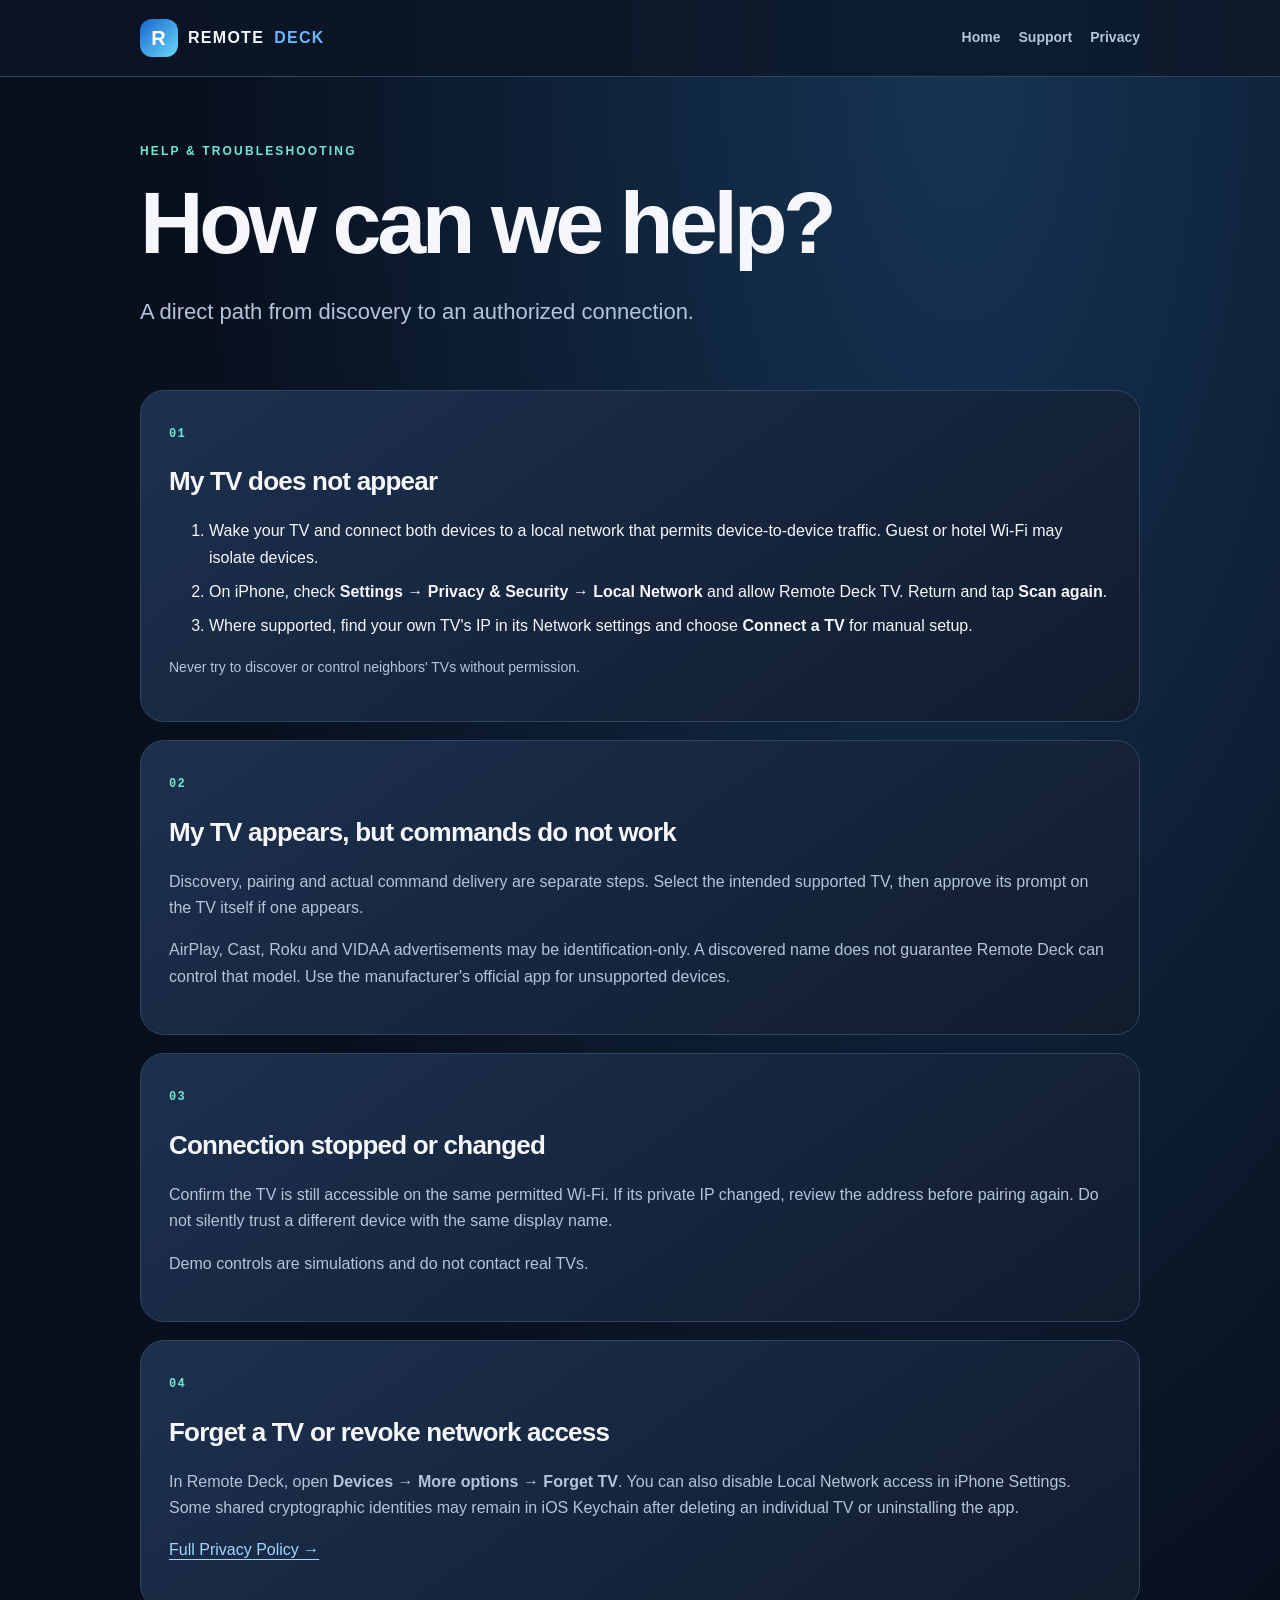
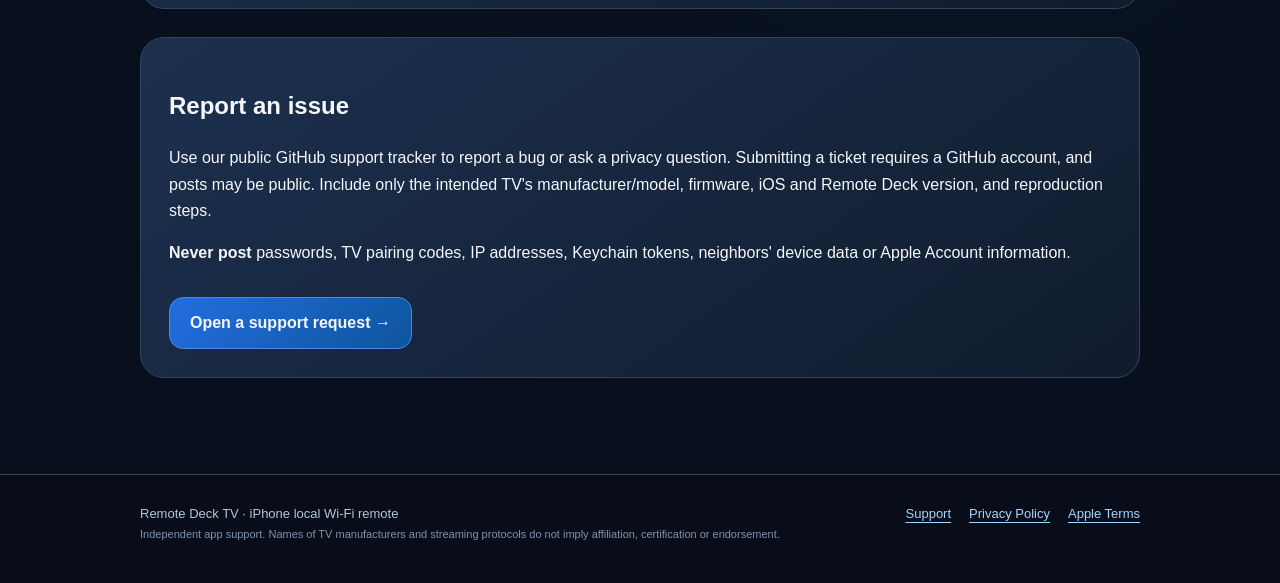
==== support.html @ 6ecd95e5 "Publish Remote Deck TV support and privacy resources" ====
<!doctype html><html lang="en"><head><meta charset="utf-8"><meta name="viewport" content="width=device-width,initial-scale=1">
<meta name="theme-color" content="#0a101d"><meta name="description" content="Help with discovery, Local Network permission and TV pairing in Remote Deck TV.">
<link rel="canonical" href="https://l1gh7c0d35.github.io/tv-remote-support/support.html"><link rel="icon" href="favicon.png"><link rel="stylesheet" href="style.css">
<title>Support | Remote Deck TV</title></head><body>
<a class="skip" href="#main">Skip to content</a><header class="bar"><div class="wrap bar-inner">
<a class="brand" href="index.html"><span class="brand-icon">R</span>REMOTE <b>DECK</b></a>
<nav aria-label="Site"><a href="index.html">Home</a><a href="support.html">Support</a><a href="privacy.html">Privacy</a></nav>
</div></header><main id="main" class="wrap">
<section class="heading"><div class="eyebrow">HELP &amp; TROUBLESHOOTING</div><h1>How can we help?</h1><p class="lead">A direct path from discovery to an authorized connection.</p></section>
<div class="stack">
<section class="panel"><span class="step">01</span><h2>My TV does not appear</h2>
<ol><li>Wake your TV and connect both devices to a local network that permits device-to-device traffic. Guest or hotel Wi-Fi may isolate devices.</li>
<li>On iPhone, check <strong>Settings &rarr; Privacy &amp; Security &rarr; Local Network</strong> and allow Remote Deck TV. Return and tap <strong>Scan again</strong>.</li>
<li>Where supported, find your own TV's IP in its Network settings and choose <strong>Connect a TV</strong> for manual setup.</li></ol>
<p class="hint">Never try to discover or control neighbors' TVs without permission.</p></section>
<section class="panel"><span class="step">02</span><h2>My TV appears, but commands do not work</h2>
<p>Discovery, pairing and actual command delivery are separate steps. Select the intended supported TV, then approve its prompt on the TV itself if one appears.</p>
<p>AirPlay, Cast, Roku and VIDAA advertisements may be identification-only. A discovered name does not guarantee Remote Deck can control that model. Use the manufacturer's official app for unsupported devices.</p></section>
<section class="panel"><span class="step">03</span><h2>Connection stopped or changed</h2>
<p>Confirm the TV is still accessible on the same permitted Wi-Fi. If its private IP changed, review the address before pairing again. Do not silently trust a different device with the same display name.</p>
<p>Demo controls are simulations and do not contact real TVs.</p></section>
<section class="panel"><span class="step">04</span><h2>Forget a TV or revoke network access</h2>
<p>In Remote Deck, open <strong>Devices &rarr; More options &rarr; Forget TV</strong>. You can also disable Local Network access in iPhone Settings. Some shared cryptographic identities may remain in iOS Keychain after deleting an individual TV or uninstalling the app.</p>
<p><a href="privacy.html">Full Privacy Policy &rarr;</a></p></section>
</div>
<section class="contact"><h2>Report an issue</h2>
<p>Use our public GitHub support tracker to report a bug or ask a privacy question. Submitting a ticket requires a GitHub account, and posts may be public. Include only the intended TV's manufacturer/model, firmware, iOS and Remote Deck version, and reproduction steps.</p>
<p><strong>Never post</strong> passwords, TV pairing codes, IP addresses, Keychain tokens, neighbors' device data or Apple Account information.</p>
<a class="action primary" href="https://github.com/L1gh7C0d35/tv-remote-support/issues/new">Open a support request &rarr;</a></section>
</main><footer class="footer"><div class="wrap footer-inner"><span>Remote Deck TV &middot; iPhone local Wi-Fi remote</span>
<div><a href="support.html">Support</a><a href="privacy.html">Privacy Policy</a><a href="https://www.apple.com/legal/internet-services/itunes/dev/stdeula/">Apple Terms</a></div></div>
<p class="wrap tiny">Independent app support. Names of TV manufacturers and streaming protocols do not imply affiliation, certification or endorsement.</p>
</footer></body></html>
---- style.css ----
*{box-sizing:border-box}:root{color-scheme:dark;--bg:#08101e;--panel:#122037;--ink:#f5f7fc;--muted:#b4c4db;--stroke:#30445c;--accent:#6cb6ff}
html{scroll-behavior:smooth}body{margin:0;background:radial-gradient(ellipse at 75% 3%,#153454 0%,transparent 56%),var(--bg);color:var(--ink);font:16px/1.65 -apple-system,BlinkMacSystemFont,"Segoe UI",sans-serif}
a{color:#a0d7ff;text-underline-offset:4px}a:hover{color:#fff}a:focus-visible{outline:3px solid #9ee1c9;outline-offset:4px}.wrap{width:min(1000px,calc(100% - 40px));margin:auto}.skip{position:absolute;left:-1000px}.skip:focus{left:10px;top:10px;background:#10243c;padding:10px}
.bar{border-bottom:1px solid var(--stroke);background:#0b1626ca}.bar-inner{display:flex;align-items:center;justify-content:space-between;min-height:76px;gap:20px}.brand{display:flex;align-items:center;gap:10px;color:var(--ink);text-decoration:none;font-weight:750;letter-spacing:.08em}.brand b{color:var(--accent)}.brand-icon{display:grid;place-items:center;border-radius:12px;width:38px;height:38px;background:linear-gradient(135deg,#1a65d1,#68d9f6);color:#fff;font-size:20px}nav{display:flex;gap:18px}nav a{color:var(--muted);text-decoration:none;font-weight:650;font-size:14px}
.hero{padding:112px 0 75px;max-width:850px}.eyebrow{color:#70e7d3;font-size:12px;letter-spacing:.18em;font-weight:750}h1{font-size:clamp(48px,8vw,88px);letter-spacing:-.05em;line-height:1.04;margin:20px 0 26px}h1 em{font-style:normal;color:var(--accent)}.lead{font-size:clamp(17px,2vw,22px);color:var(--muted);max-width:750px;line-height:1.6}.actions{display:flex;gap:14px;flex-wrap:wrap;margin:30px 0}.action{min-height:48px;display:inline-flex;align-items:center;justify-content:center;padding:12px 20px;border:1px solid var(--stroke);border-radius:14px;color:var(--ink);background:#162843;text-decoration:none;font-weight:750}.action.primary{background:linear-gradient(135deg,#236ee1,#0d559c);border-color:#468ce4}.action:hover{background:#274060}
.tiles{display:grid;grid-template-columns:1fr 1fr;gap:18px}.tile,.panel,.contact,.notice{border:1px solid var(--stroke);background:linear-gradient(145deg,#1c304e,#111c2e);border-radius:24px;padding:28px}.tile h2,.panel h2{font-size:26px;letter-spacing:-.03em;line-height:1.16}.tile p,.panel p,.notice,.policy p{color:var(--muted)}.notice{margin:28px 0 95px}.heading{padding:65px 0 38px}.heading h1{margin-top:15px}.date{color:var(--muted);font-size:14px}.stack{display:grid;gap:18px}.step{font:750 12px ui-monospace,monospace;color:#70e7d3;letter-spacing:.1em}li{margin:8px 0}.hint{font-size:14px}.contact{margin:28px 0 96px}.contact .action{margin-top:14px}.policy{max-width:850px;padding-bottom:95px}.policy h2{font-size:27px;margin-top:36px;margin-bottom:8px}.policy p{line-height:1.85}.footer{border-top:1px solid var(--stroke);padding:28px 0 40px;background:#080d19}.footer-inner{display:flex;gap:18px;flex-wrap:wrap;justify-content:space-between;color:var(--muted);font-size:13px}.footer-inner div{display:flex;gap:18px}.tiny{font-size:11px;color:#8093ad}
@media(max-width:650px){.bar-inner{flex-direction:column;align-items:flex-start;gap:8px;padding:14px 0}.hero{padding:67px 0 36px}.heading{padding:40px 0 18px}.tiles{grid-template-columns:1fr}nav{flex-wrap:wrap}h1{font-size:50px}}
@media(prefers-reduced-motion:reduce){html{scroll-behavior:auto}}
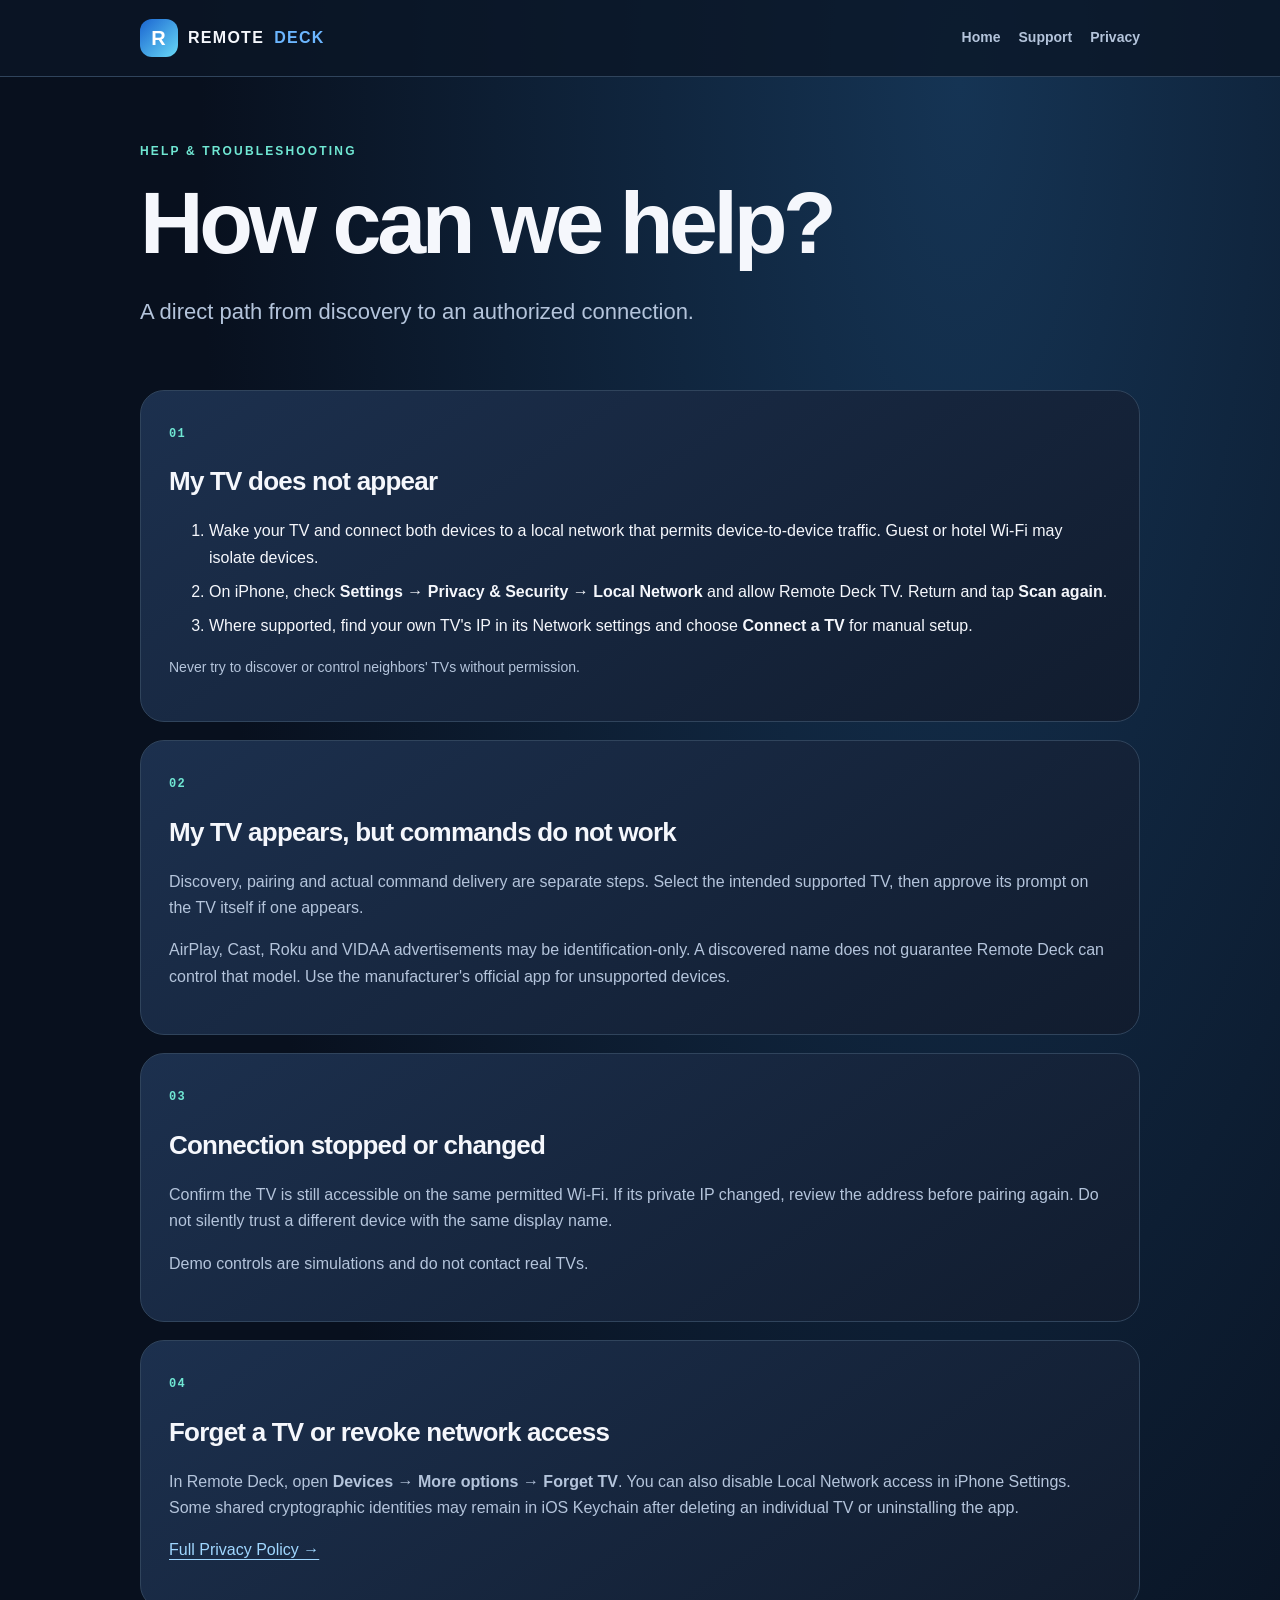
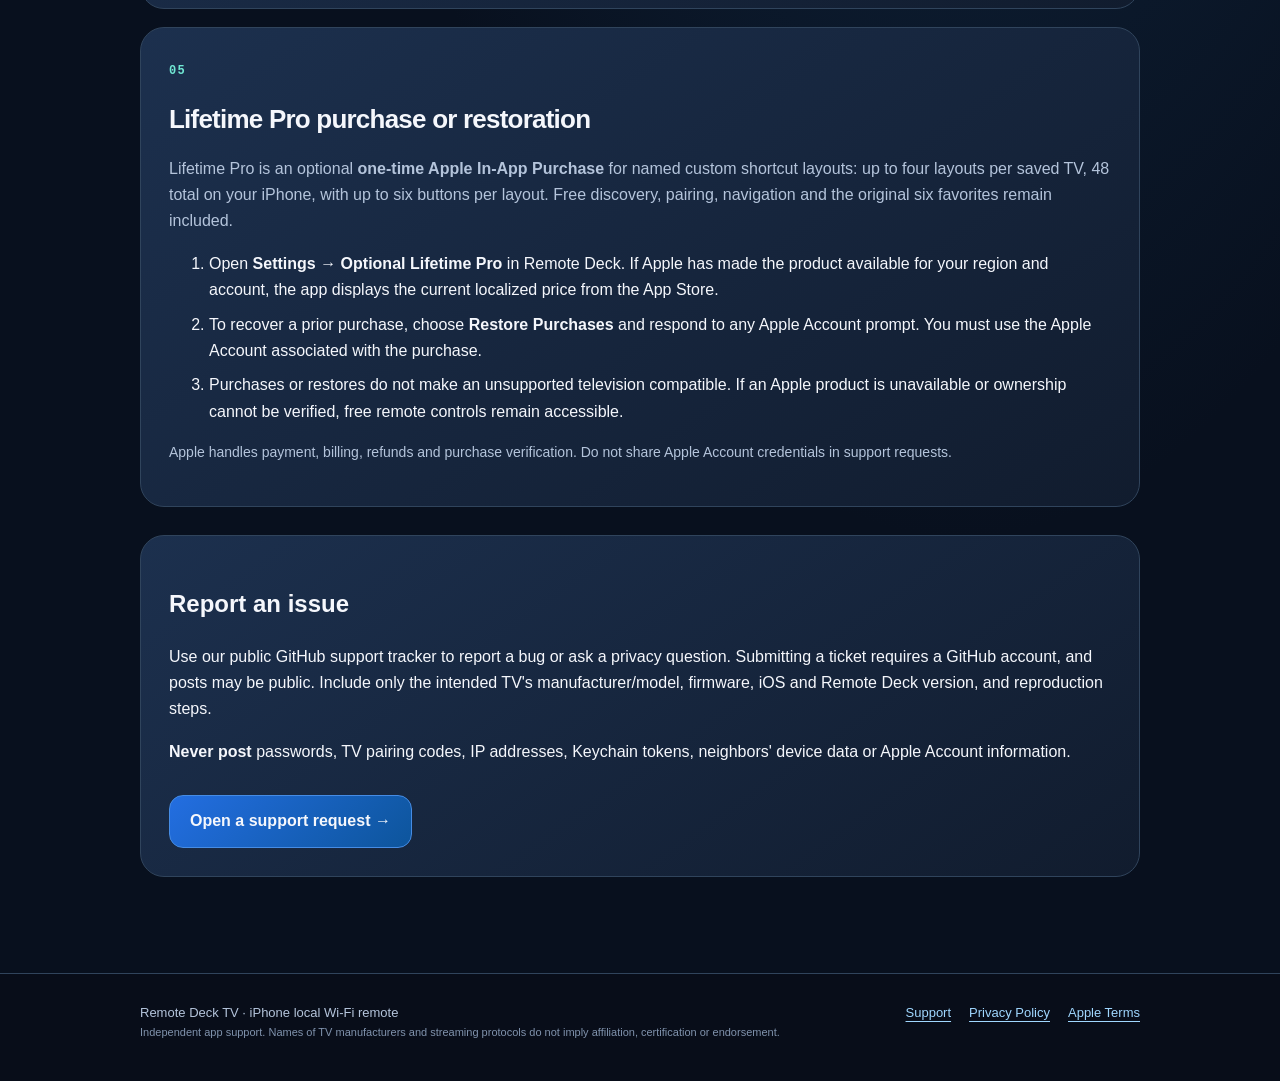
==== commit d5757931: "Document optional Lifetime Pro storage and Apple purchase restoration" ====
--- a/support.html
+++ b/support.html
@@ -22,6 +22,12 @@
 <section class="panel"><span class="step">04</span><h2>Forget a TV or revoke network access</h2>
 <p>In Remote Deck, open <strong>Devices &rarr; More options &rarr; Forget TV</strong>. You can also disable Local Network access in iPhone Settings. Some shared cryptographic identities may remain in iOS Keychain after deleting an individual TV or uninstalling the app.</p>
 <p><a href="privacy.html">Full Privacy Policy &rarr;</a></p></section>
+<section class="panel"><span class="step">05</span><h2>Lifetime Pro purchase or restoration</h2>
+<p>Lifetime Pro is an optional <strong>one-time Apple In-App Purchase</strong> for named custom shortcut layouts: up to four layouts per saved TV, 48 total on your iPhone, with up to six buttons per layout. Free discovery, pairing, navigation and the original six favorites remain included.</p>
+<ol><li>Open <strong>Settings &rarr; Optional Lifetime Pro</strong> in Remote Deck. If Apple has made the product available for your region and account, the app displays the current localized price from the App Store.</li>
+<li>To recover a prior purchase, choose <strong>Restore Purchases</strong> and respond to any Apple Account prompt. You must use the Apple Account associated with the purchase.</li>
+<li>Purchases or restores do not make an unsupported television compatible. If an Apple product is unavailable or ownership cannot be verified, free remote controls remain accessible.</li></ol>
+<p class="hint">Apple handles payment, billing, refunds and purchase verification. Do not share Apple Account credentials in support requests.</p></section>
 </div>
 <section class="contact"><h2>Report an issue</h2>
 <p>Use our public GitHub support tracker to report a bug or ask a privacy question. Submitting a ticket requires a GitHub account, and posts may be public. Include only the intended TV's manufacturer/model, firmware, iOS and Remote Deck version, and reproduction steps.</p>
